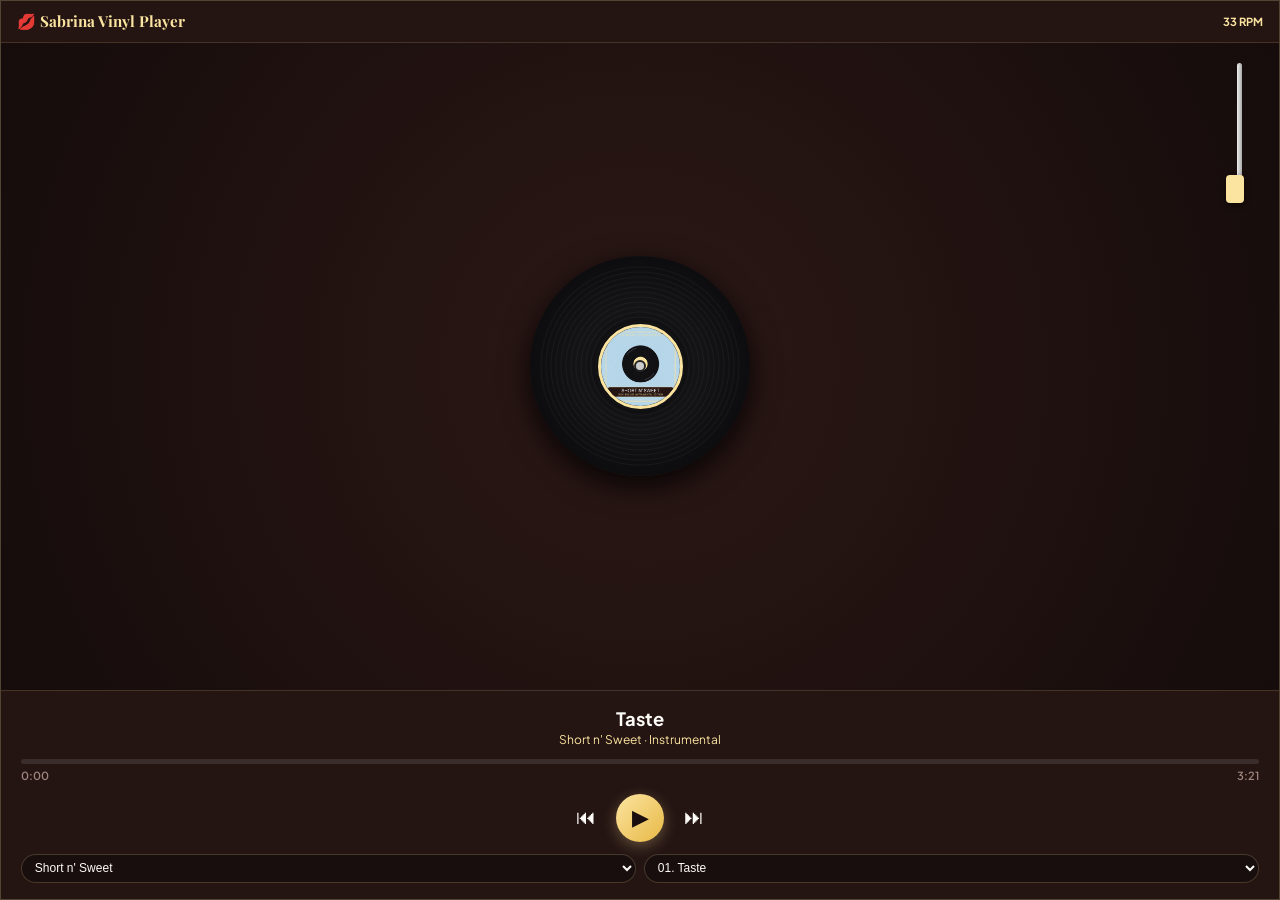
==== mini.html @ 3af32119 "feat: Sabrina Carpenter Vinyl Player" ====
<!DOCTYPE html>
<html lang="es">
<head>
  <meta charset="UTF-8">
  <meta name="viewport" content="width=device-width, initial-scale=1.0">
  <title>Sabrina Mini Player 💋</title>
  <link rel="icon" type="image/png" href="favicon.png">
  <link rel="preconnect" href="https://fonts.googleapis.com">
  <link rel="preconnect" href="https://fonts.gstatic.com" crossorigin>
  <link href="https://fonts.googleapis.com/css2?family=Playfair+Display:ital,wght@0,600;1,600&family=Plus+Jakarta+Sans:wght@500;600;700&display=swap" rel="stylesheet">
  <style>
    *, *::before, *::after { box-sizing: border-box; margin: 0; padding: 0; }
    body {
      background: #180E0D;
      color: #FDFBF7;
      font-family: 'Plus Jakarta Sans', system-ui, sans-serif;
      width: 100vw;
      height: 100vh;
      overflow: hidden;
      display: flex;
      flex-direction: column;
      user-select: none;
      border: 1px solid rgba(251, 228, 160, 0.25);
    }

    /* Window Header */
    .mini-header {
      background: #241412;
      padding: 0.65rem 1rem;
      display: flex;
      align-items: center;
      justify-content: space-between;
      border-bottom: 1px solid rgba(251, 228, 160, 0.15);
      -webkit-app-region: drag;
    }

    .mini-title {
      font-family: 'Playfair Display', serif;
      font-size: 0.95rem;
      font-weight: 700;
      color: #FBE4A0;
      display: flex;
      align-items: center;
      gap: 0.4rem;
    }

    /* Platter Box */
    .turntable-box {
      flex: 1;
      display: flex;
      align-items: center;
      justify-content: center;
      position: relative;
      background: radial-gradient(circle at center, #2C1816 0%, #150C0B 100%);
    }

    .vinyl-disk {
      width: 220px;
      height: 220px;
      border-radius: 50%;
      background: radial-gradient(circle at center, #111113 0%, #141417 40%, #0d0d0f 70%, #1c1c22 100%);
      box-shadow: 0 10px 30px rgba(0,0,0,0.85);
      position: relative;
      display: flex;
      align-items: center;
      justify-content: center;
      cursor: pointer;
    }

    .vinyl-disk::before {
      content: '';
      position: absolute;
      inset: 10px;
      border-radius: 50%;
      background: repeating-radial-gradient(circle at center, transparent 0, transparent 3px, rgba(255, 255, 255, 0.04) 4px, transparent 5px);
    }

    .vinyl-disk.spinning {
      animation: spinVinyl 3s linear infinite;
    }

    @keyframes spinVinyl {
      from { transform: rotate(0deg); }
      to { transform: rotate(360deg); }
    }

    .vinyl-label {
      width: 85px;
      height: 85px;
      border-radius: 50%;
      overflow: hidden;
      border: 3px solid #FBE4A0;
      box-shadow: 0 0 10px rgba(0,0,0,0.6);
      position: relative;
      z-index: 2;
    }

    .vinyl-label img {
      width: 100%;
      height: 100%;
      object-fit: cover;
    }

    .vinyl-spindle {
      position: absolute;
      top: 50%;
      left: 50%;
      transform: translate(-50%, -50%);
      width: 12px;
      height: 12px;
      border-radius: 50%;
      background: #ccc;
      border: 2px solid #222;
      z-index: 3;
    }

    /* Tonearm */
    .tonearm {
      position: absolute;
      top: 20px;
      right: 35px;
      width: 10px;
      height: 140px;
      transform-origin: top center;
      transform: rotate(0deg);
      transition: transform 0.8s cubic-bezier(0.34, 1.2, 0.64, 1);
      pointer-events: none;
      z-index: 10;
    }

    .tonearm.on-record {
      transform: rotate(26deg);
    }

    .tonearm-bar {
      width: 5px;
      height: 125px;
      background: linear-gradient(to right, #eee, #aaa);
      margin: 0 auto;
      border-radius: 3px;
    }

    .tonearm-head {
      position: absolute;
      bottom: 0;
      left: -8px;
      width: 18px;
      height: 28px;
      background: #FBE4A0;
      border-radius: 4px;
      box-shadow: 0 2px 6px rgba(0,0,0,0.5);
    }

    /* Bottom Player Info & Controls */
    .controls-panel {
      background: #241412;
      padding: 1rem 1.25rem;
      border-top: 1px solid rgba(251, 228, 160, 0.15);
    }

    .track-meta {
      text-align: center;
      margin-bottom: 0.75rem;
    }

    .track-title {
      font-size: 1.15rem;
      font-weight: 700;
      color: #FDFBF7;
      white-space: nowrap;
      overflow: hidden;
      text-overflow: ellipsis;
    }

    .track-album {
      font-size: 0.75rem;
      color: #FBE4A0;
      margin-top: 2px;
    }

    .scrubber-wrap {
      margin-bottom: 0.75rem;
    }

    .scrubber-track {
      width: 100%;
      height: 5px;
      background: rgba(255, 255, 255, 0.1);
      border-radius: 9999px;
      cursor: pointer;
      position: relative;
    }

    .scrubber-fill {
      height: 100%;
      width: 0%;
      background: linear-gradient(90deg, #FBE4A0, #F7CCD7);
      border-radius: 9999px;
    }

    .times-row {
      display: flex;
      justify-content: space-between;
      font-size: 0.7rem;
      color: #9E857E;
      margin-top: 4px;
      font-weight: 600;
    }

    .buttons-row {
      display: flex;
      align-items: center;
      justify-content: center;
      gap: 1.25rem;
      margin-bottom: 0.75rem;
    }

    .ctrl-btn {
      background: none;
      border: none;
      color: #FDFBF7;
      font-size: 1.25rem;
      cursor: pointer;
      transition: transform 0.2s;
    }

    .ctrl-btn:hover {
      transform: scale(1.15);
      color: #FBE4A0;
    }

    .play-btn {
      width: 48px;
      height: 48px;
      border-radius: 50%;
      background: linear-gradient(135deg, #FBE4A0, #E8B946);
      color: #1A0F0E;
      border: none;
      font-size: 1.35rem;
      cursor: pointer;
      display: flex;
      align-items: center;
      justify-content: center;
      box-shadow: 0 4px 15px rgba(251, 228, 160, 0.3);
      transition: transform 0.2s;
    }

    .play-btn:hover {
      transform: scale(1.08);
    }

    /* Selectors */
    .selectors-row {
      display: flex;
      gap: 0.5rem;
    }

    .select-custom {
      flex: 1;
      background: #180E0D;
      border: 1px solid rgba(251, 228, 160, 0.2);
      color: #FDFBF7;
      padding: 0.35rem 0.55rem;
      border-radius: 9999px;
      font-size: 0.75rem;
      outline: none;
      cursor: pointer;
    }
  </style>
</head>
<body>

  <!-- Window Header -->
  <div class="mini-header">
    <div class="mini-title">💋 Sabrina Vinyl Player</div>
    <span style="font-size: 0.7rem; color: #FBE4A0; font-weight: 700;">33 RPM</span>
  </div>

  <!-- Turntable Deck -->
  <div class="turntable-box">
    <div class="vinyl-disk" id="mini-vinyl">
      <div class="vinyl-label">
        <img id="mini-label-img" src="covers/short-n-sweet.png" alt="Cover">
        <div class="vinyl-spindle"></div>
      </div>
    </div>

    <!-- Tonearm -->
    <div class="tonearm" id="mini-tonearm">
      <div class="tonearm-bar"></div>
      <div class="tonearm-head"></div>
    </div>
  </div>

  <!-- Controls Panel -->
  <div class="controls-panel">
    <div class="track-meta">
      <div class="track-title" id="mini-track-title">Taste</div>
      <div class="track-album" id="mini-track-album">Short n' Sweet (2024) · Instrumental</div>
    </div>

    <div class="scrubber-wrap">
      <div class="scrubber-track" id="mini-scrubber">
        <div class="scrubber-fill" id="mini-fill"></div>
      </div>
      <div class="times-row">
        <span id="mini-current">0:00</span>
        <span id="mini-total">3:21</span>
      </div>
    </div>

    <div class="buttons-row">
      <button class="ctrl-btn" id="mini-prev">⏮</button>
      <button class="play-btn" id="mini-play">▶</button>
      <button class="ctrl-btn" id="mini-next">⏭</button>
    </div>

    <div class="selectors-row">
      <select class="select-custom" id="mini-album-select"></select>
      <select class="select-custom" id="mini-track-select"></select>
    </div>
  </div>

  <script src="songs_data.js"></script>
  <script>
    const albums = window.SABRINA_ALBUMS || [];
    let currentAlbum = albums[0];
    let currentTrackIdx = 0;
    const audio = new Audio();

    const vinyl = document.getElementById('mini-vinyl');
    const tonearm = document.getElementById('mini-tonearm');
    const labelImg = document.getElementById('mini-label-img');
    const trackTitle = document.getElementById('mini-track-title');
    const trackAlbum = document.getElementById('mini-track-album');
    const playBtn = document.getElementById('mini-play');
    const prevBtn = document.getElementById('mini-prev');
    const nextBtn = document.getElementById('mini-next');
    const scrubber = document.getElementById('mini-scrubber');
    const fill = document.getElementById('mini-fill');
    const curTime = document.getElementById('mini-current');
    const totTime = document.getElementById('mini-total');
    const albSelect = document.getElementById('mini-album-select');
    const trkSelect = document.getElementById('mini-track-select');

    // Populate album select
    albums.forEach((alb, i) => {
      const opt = document.createElement('option');
      opt.value = i;
      opt.textContent = alb.title;
      albSelect.appendChild(opt);
    });

    function populateTracks() {
      trkSelect.innerHTML = '';
      currentAlbum.tracks.forEach((t, i) => {
        const opt = document.createElement('option');
        opt.value = i;
        opt.textContent = `${t.numberStr}. ${t.title}`;
        trkSelect.appendChild(opt);
      });
      trkSelect.value = currentTrackIdx;
    }

    function loadTrack(albumIdx, trackIdx, autoPlay = true) {
      currentAlbum = albums[albumIdx];
      currentTrackIdx = trackIdx;
      const trk = currentAlbum.tracks[currentTrackIdx];

      audio.src = trk.file;
      audio.load();

      trackTitle.textContent = trk.title;
      trackAlbum.textContent = `${currentAlbum.title} · Instrumental`;
      labelImg.src = currentAlbum.cover_image;
      albSelect.value = albumIdx;
      populateTracks();

      if (autoPlay) {
        audio.play().catch(e => console.log('Autoplay blocked:', e));
      }
    }

    function setVisualPlaying(playing) {
      playBtn.textContent = playing ? '❚❚' : '▶';
      vinyl.classList.toggle('spinning', playing);
      tonearm.classList.toggle('on-record', playing);
    }

    function formatTime(sec) {
      if (isNaN(sec) || sec < 0) return '0:00';
      const m = Math.floor(sec / 60);
      const s = Math.floor(sec % 60);
      return `${m}:${s < 10 ? '0' : ''}${s}`;
    }

    playBtn.addEventListener('click', () => {
      if (audio.paused) audio.play();
      else audio.pause();
    });

    vinyl.addEventListener('click', () => {
      if (audio.paused) audio.play();
      else audio.pause();
    });

    prevBtn.addEventListener('click', () => {
      let idx = currentTrackIdx - 1;
      if (idx < 0) idx = currentAlbum.tracks.length - 1;
      loadTrack(albSelect.value, idx, true);
    });

    nextBtn.addEventListener('click', () => {
      let idx = (currentTrackIdx + 1) % currentAlbum.tracks.length;
      loadTrack(albSelect.value, idx, true);
    });

    albSelect.addEventListener('change', (e) => {
      loadTrack(parseInt(e.target.value), 0, true);
    });

    trkSelect.addEventListener('change', (e) => {
      loadTrack(parseInt(albSelect.value), parseInt(e.target.value), true);
    });

    scrubber.addEventListener('click', (e) => {
      if (!audio.duration) return;
      const rect = scrubber.getBoundingClientRect();
      const pos = (e.clientX - rect.left) / rect.width;
      audio.currentTime = pos * audio.duration;
    });

    audio.addEventListener('play', () => setVisualPlaying(true));
    audio.addEventListener('pause', () => setVisualPlaying(false));
    audio.addEventListener('ended', () => {
      let idx = (currentTrackIdx + 1) % currentAlbum.tracks.length;
      loadTrack(albSelect.value, idx, true);
    });

    audio.addEventListener('timeupdate', () => {
      if (!audio.duration) return;
      const pct = (audio.currentTime / audio.duration) * 100;
      fill.style.width = `${pct}%`;
      curTime.textContent = formatTime(audio.currentTime);
      totTime.textContent = formatTime(audio.duration);
    });

    // Initialize
    loadTrack(0, 0, false);
  </script>
</body>
</html>
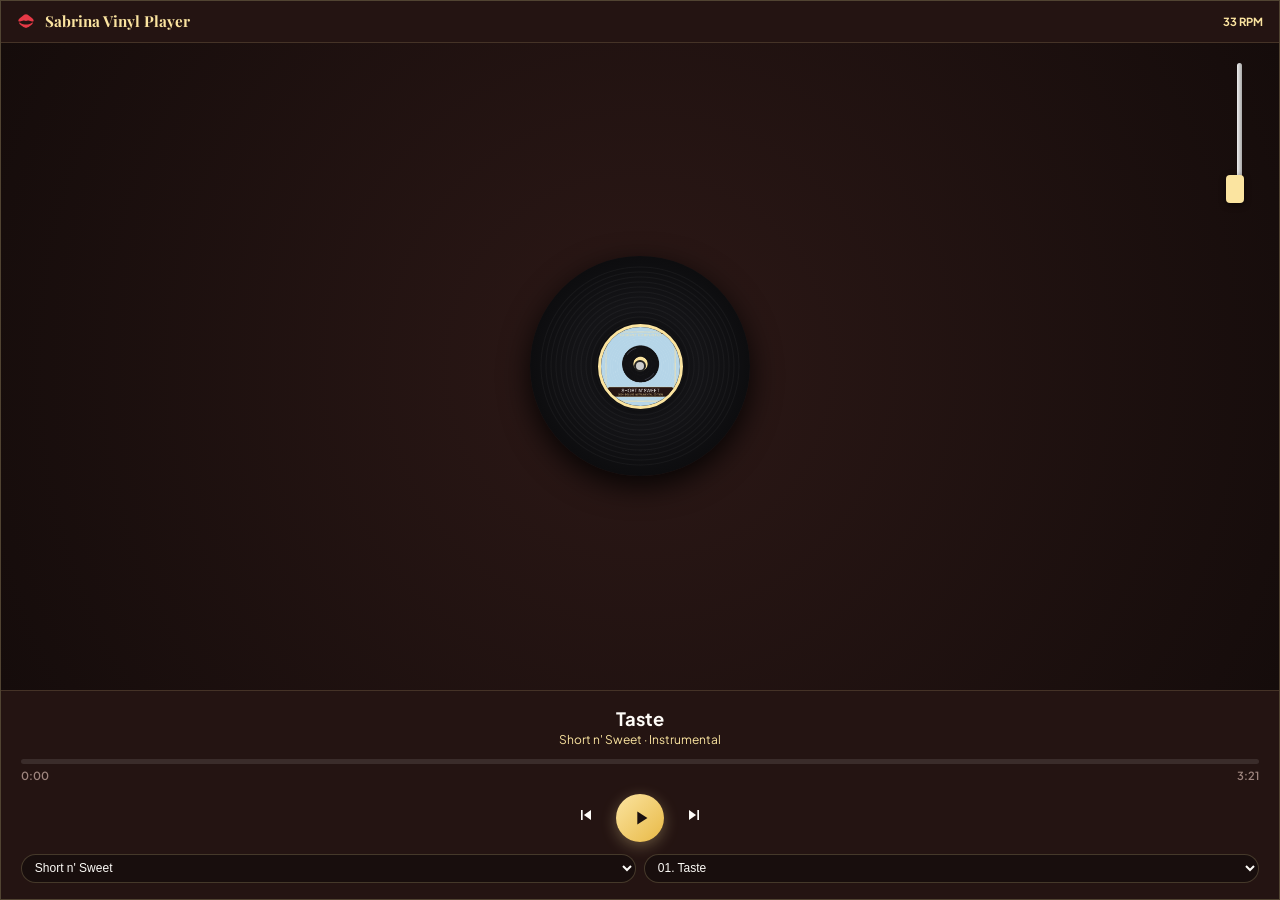
==== commit 786c1ac3: "feat: replace all emojis with custom SVG icons across player and UI" ====
--- a/mini.html
+++ b/mini.html
@@ -3,7 +3,7 @@
 <head>
   <meta charset="UTF-8">
   <meta name="viewport" content="width=device-width, initial-scale=1.0">
-  <title>Sabrina Mini Player 💋</title>
+  <title>Sabrina Carpenter · Mini Player</title>
   <link rel="icon" type="image/png" href="favicon.png">
   <link rel="preconnect" href="https://fonts.googleapis.com">
   <link rel="preconnect" href="https://fonts.gstatic.com" crossorigin>
@@ -272,7 +272,9 @@
 
   <!-- Window Header -->
   <div class="mini-header">
-    <div class="mini-title">💋 Sabrina Vinyl Player</div>
+    <div class="mini-title">
+      <svg viewBox="0 0 24 24" width="18" height="18" fill="#E63946" style="vertical-align:middle; margin-right:4px;"><path d="M12 3c-1.8 0-3.5 1.3-4.5 2.3C6.3 6.4 4.3 7.6 3 9c-1.2 1.3-1.6 2.7-.8 3.5.8.8 3.2-.3 5.3-.8 2-.5 3.5-.2 4.5.4 1-.6 2.5-.9 4.5-.4 2.1.5 4.5 1.6 5.3.8.8-.8.4-2.2-.8-3.5-1.3-1.4-3.3-2.6-4.5-3.7C15.5 4.3 13.8 3 12 3zm-8.6 10.6c-.8.6-.4 1.9.8 3.1 1.2 1.2 3.6 3.2 6.3 4.1 1.2.5 1.8.5 3 0 2.7-.9 5.1-2.9 6.3-4.1 1.2-1.2 1.6-2.5.8-3.1-1.2 1.2-4 2.8-6.8 3-1 .1-2.6.1-3.6 0-2.8-.2-5.6-1.8-6.8-3z"/></svg>Sabrina Vinyl Player
+    </div>
     <span style="font-size: 0.7rem; color: #FBE4A0; font-weight: 700;">33 RPM</span>
   </div>
 
@@ -310,9 +312,15 @@
     </div>
 
     <div class="buttons-row">
-      <button class="ctrl-btn" id="mini-prev">⏮</button>
-      <button class="play-btn" id="mini-play">▶</button>
-      <button class="ctrl-btn" id="mini-next">⏭</button>
+      <button class="ctrl-btn" id="mini-prev" title="Canción anterior">
+        <svg viewBox="0 0 24 24" width="20" height="20" fill="currentColor"><path d="M6 6h2v12H6zm3.5 6l8.5 6V6z"/></svg>
+      </button>
+      <button class="play-btn" id="mini-play" title="Reproducir / Pausar">
+        <svg viewBox="0 0 24 24" width="22" height="22" fill="#1A0F0E" style="margin-left:2px;"><path d="M8 5v14l11-7z"/></svg>
+      </button>
+      <button class="ctrl-btn" id="mini-next" title="Siguiente canción">
+        <svg viewBox="0 0 24 24" width="20" height="20" fill="currentColor"><path d="M6 6l8.5 6-8.5 6zM16 6h2v12h-2z"/></svg>
+      </button>
     </div>
 
     <div class="selectors-row">
@@ -381,8 +389,11 @@
       }
     }
 
+    const svgPlay = '<svg viewBox="0 0 24 24" width="22" height="22" fill="#1A0F0E" style="margin-left:2px;"><path d="M8 5v14l11-7z"/></svg>';
+    const svgPause = '<svg viewBox="0 0 24 24" width="22" height="22" fill="#1A0F0E"><path d="M6 19h4V5H6v14zm8-14v14h4V5h-4z"/></svg>';
+
     function setVisualPlaying(playing) {
-      playBtn.textContent = playing ? '❚❚' : '▶';
+      playBtn.innerHTML = playing ? svgPause : svgPlay;
       vinyl.classList.toggle('spinning', playing);
       tonearm.classList.toggle('on-record', playing);
     }
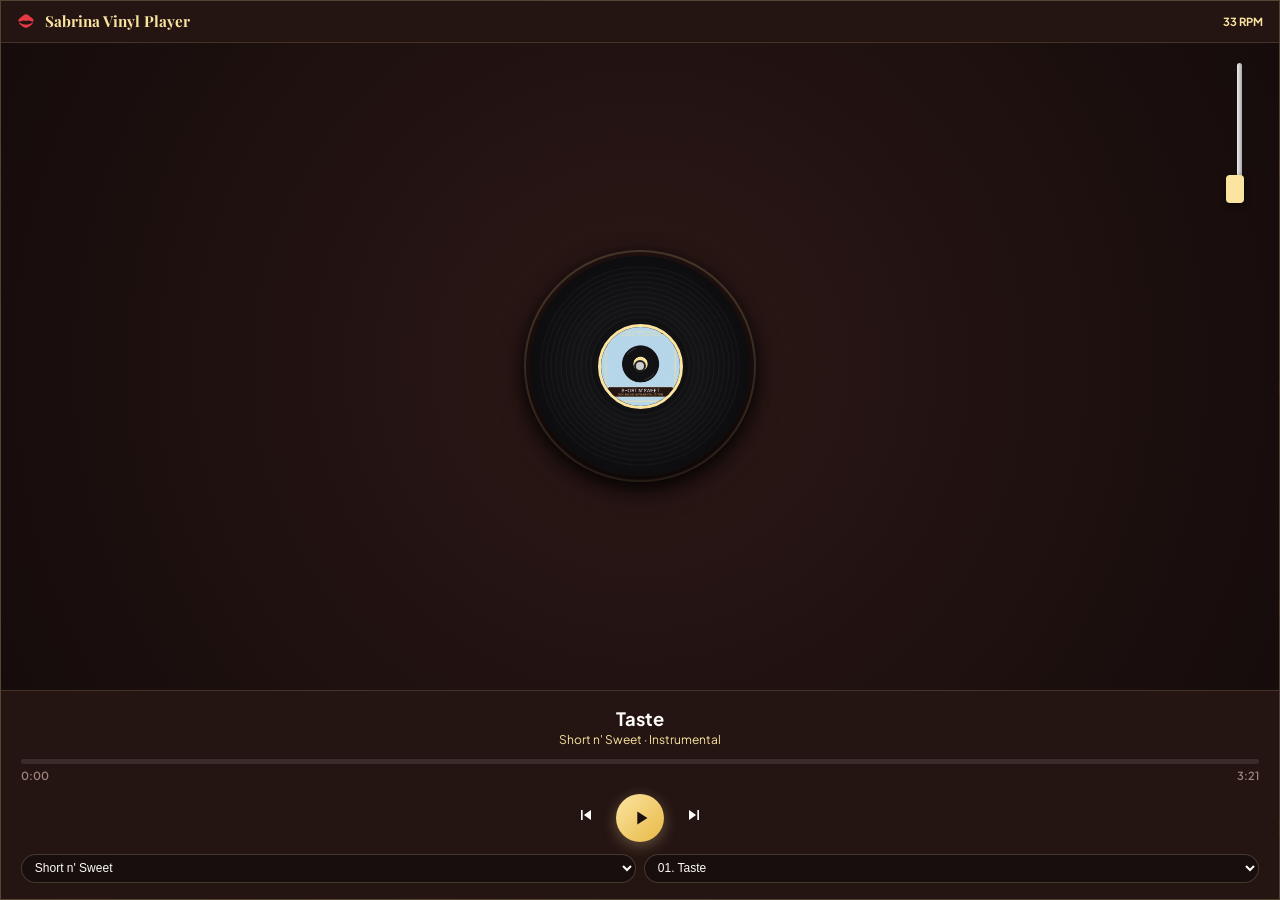
==== commit ea3c3d2d: "feat: add subtle Sabrina lipstick kiss watermark texture to app background, slipmat, and mini player" ====
--- a/mini.html
+++ b/mini.html
@@ -11,7 +11,13 @@
   <style>
     *, *::before, *::after { box-sizing: border-box; margin: 0; padding: 0; }
     body {
-      background: #180E0D;
+      background-color: #180E0D;
+      background-image: 
+        radial-gradient(circle at 80% 20%, rgba(230, 57, 70, 0.08) 0%, transparent 45%),
+        radial-gradient(circle at 20% 80%, rgba(251, 228, 160, 0.05) 0%, transparent 45%),
+        url('kiss-pattern.svg');
+      background-repeat: no-repeat, no-repeat, repeat;
+      background-size: 100% 100%, 100% 100%, 220px 220px;
       color: #FDFBF7;
       font-family: 'Plus Jakarta Sans', system-ui, sans-serif;
       width: 100vw;
@@ -52,6 +58,19 @@
       justify-content: center;
       position: relative;
       background: radial-gradient(circle at center, #2C1816 0%, #150C0B 100%);
+    }
+
+    .turntable-box::before {
+      content: '';
+      position: absolute;
+      width: 232px;
+      height: 232px;
+      border-radius: 50%;
+      background: radial-gradient(circle at center, rgba(230, 57, 70, 0.22) 0%, rgba(35, 19, 17, 0.95) 70%), url('kiss-pattern.svg');
+      background-size: auto, 120px 120px;
+      border: 2px solid rgba(251, 228, 160, 0.2);
+      box-shadow: 0 4px 15px rgba(0,0,0,0.6);
+      pointer-events: none;
     }
 
     .vinyl-disk {
